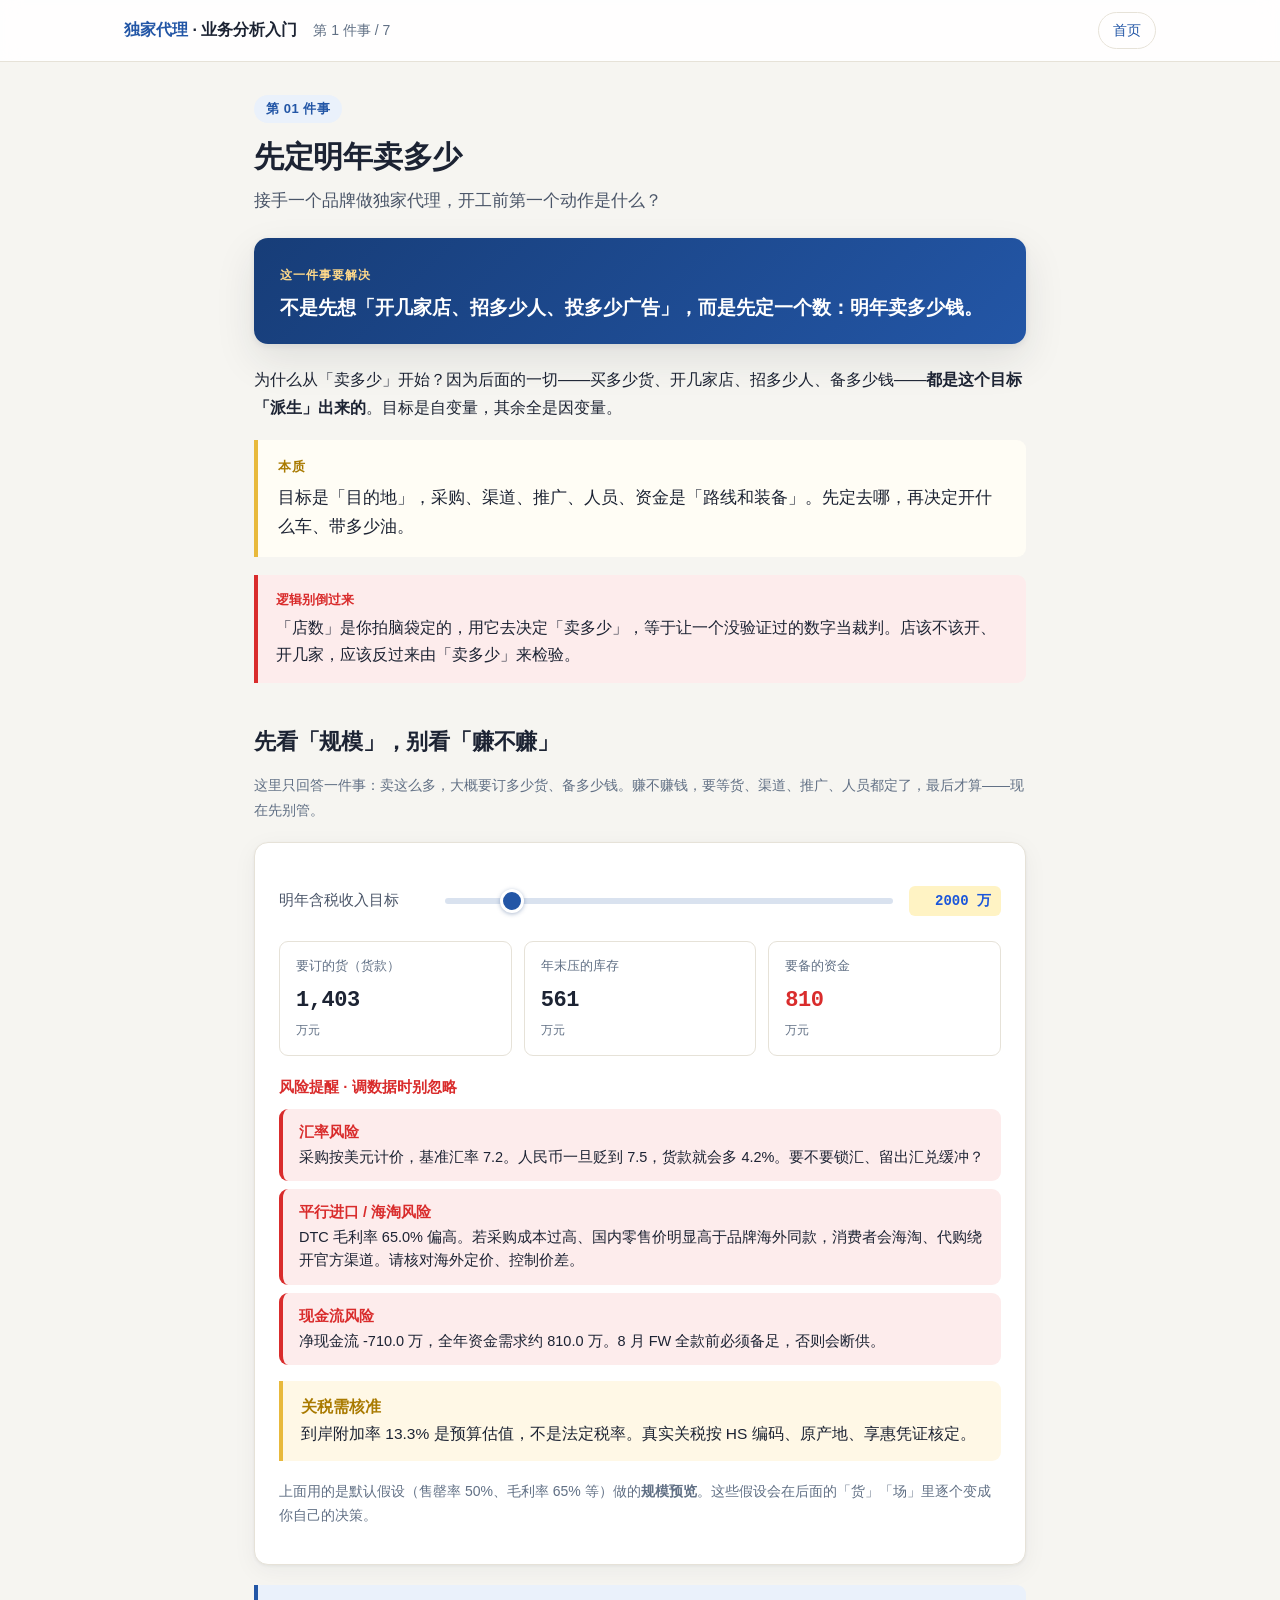
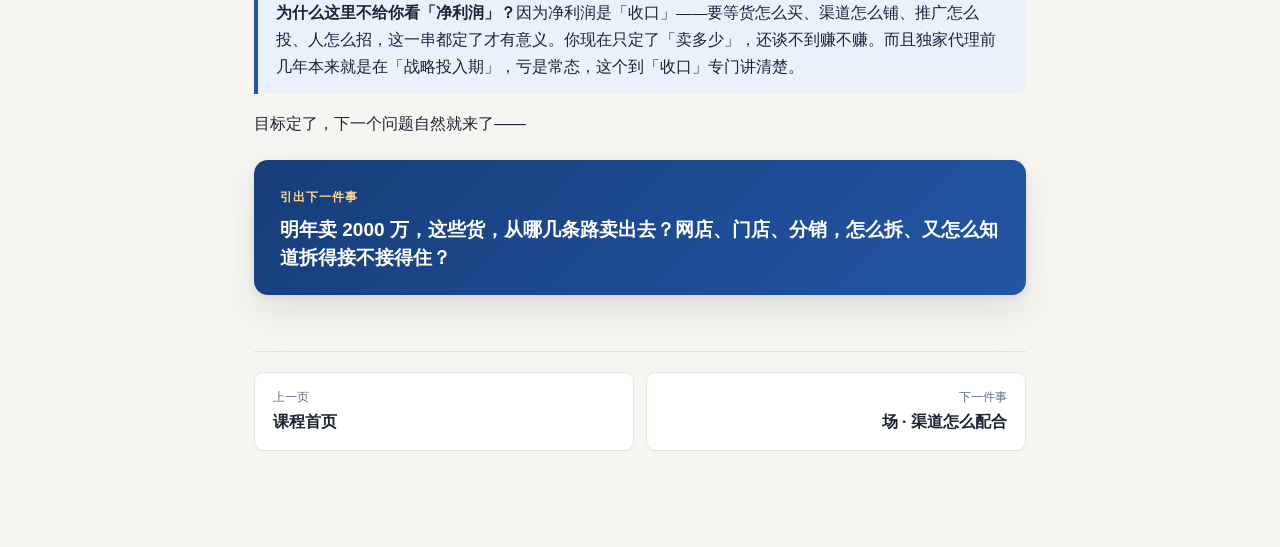
==== chapters/1-goal.html @ e23b5a2c "独家代理业务模式学习网站初始版本" ====
<!DOCTYPE html>
<html lang="zh-CN">
<head>
<meta charset="UTF-8">
<meta name="viewport" content="width=device-width, initial-scale=1.0">
<title>第1件事 · 先定明年卖多少</title>
<link rel="stylesheet" href="../css/style.css">
</head>
<body>

<div class="topbar">
  <div class="topbar-inner">
    <div class="brand"><span class="dot">独家代理</span> · 业务分析入门</div>
    <div class="crumb">第 1 件事 / 7</div>
    <div class="spacer"></div>
    <a class="home" href="../index.html">首页</a>
  </div>
</div>

<div class="wrap">
  <div class="chapter-kicker">第 01 件事</div>
  <h1>先定明年卖多少</h1>
  <p class="lead">接手一个品牌做独家代理，开工前第一个动作是什么？</p>

  <div class="problem">
    <div class="tag">这一件事要解决</div>
    <p>不是先想「开几家店、招多少人、投多少广告」，而是先定一个数：<strong>明年卖多少钱。</strong></p>
  </div>

  <p>为什么从「卖多少」开始？因为后面的一切——买多少货、开几家店、招多少人、备多少钱——<strong>都是这个目标「派生」出来的</strong>。目标是自变量，其余全是因变量。</p>

  <div class="insight">
    <span class="lbl">本质</span>
    <p>目标是「目的地」，采购、渠道、推广、人员、资金是「路线和装备」。先定去哪，再决定开什么车、带多少油。</p>
  </div>

  <div class="warn">
    <span class="lbl">逻辑别倒过来</span>
    <p>「店数」是你拍脑袋定的，用它去决定「卖多少」，等于让一个没验证过的数字当裁判。店该不该开、开几家，应该反过来由「卖多少」来检验。</p>
  </div>

  <h2>先看「规模」，别看「赚不赚」</h2>
  <p class="subtle">这里只回答一件事：卖这么多，大概要订多少货、备多少钱。赚不赚钱，要等货、渠道、推广、人员都定了，最后才算——现在先别管。</p>

  <div class="card widget">
    <div class="slider-row"><label>明年含税收入目标</label><input type="range" id="rev" min="500" max="12000" step="100" value="2000"><span class="val" id="rev-val">2000 万</span></div>

    <div class="metric-grid">
      <div class="metric"><div class="k">要订的货（货款）</div><div class="v" id="m-buy">—</div><div class="u">万元</div></div>
      <div class="metric"><div class="k">年末压的库存</div><div class="v" id="m-inv">—</div><div class="u">万元</div></div>
      <div class="metric"><div class="k">要备的资金</div><div class="v" id="m-fn">—</div><div class="u">万元</div></div>
    </div>

    <div class="risks" id="risks"></div>
    <p class="subtle" style="margin-top:8px;">上面用的是默认假设（售罄率 50%、毛利率 65% 等）做的<strong>规模预览</strong>。这些假设会在后面的「货」「场」里逐个变成你自己的决策。</p>
  </div>

  <script src="../js/calc.js"></script>
  <script src="../js/site.js"></script>
  <script>
  (function(){
    function render(){
      var rev=parseInt(document.getElementById('rev').value,10);
      document.getElementById('rev-val').textContent=rev+' 万';

      var r=CalcModel.compute({ revenue:rev });
      document.getElementById('m-buy').textContent=CalcModel.fmtWan(r.buy,0);
      document.getElementById('m-inv').textContent=CalcModel.fmtWan(r.inventory,0);
      document.getElementById('m-fn').textContent=CalcModel.fmtWan(r.fundNeed,0);
      document.getElementById('m-fn').style.color = '#d92c2c';
      document.getElementById('m-inv').style.color = r.inventory>600 ? '#d92c2c' : '#1c2333';

      // 目标环节只提示「规模/采购」层面的风险，利润相关的留给「收口」环节
      var risks=CalcModel.assessRisk(r).filter(function(x){
        return ['持续亏损','费用吃毛利','人力超前'].indexOf(x.title) === -1;
      });
      Site.renderRisks(document.getElementById('risks'), risks);
    }
    document.getElementById('rev').addEventListener('input',render);
    render();
  })();
  </script>

  <div class="note">
    <strong>为什么这里不给你看「净利润」？</strong>因为净利润是「收口」——要等货怎么买、渠道怎么铺、推广怎么投、人怎么招，这一串都定了才有意义。你现在只定了「卖多少」，还谈不到赚不赚。而且独家代理前几年本来就是在「战略投入期」，亏是常态，这个到「收口」专门讲清楚。
  </div>

  <p>目标定了，下一个问题自然就来了——</p>

  <div class="problem">
    <div class="tag">引出下一件事</div>
    <p>明年卖 2000 万，这些货，<strong>从哪几条路卖出去</strong>？网店、门店、分销，怎么拆、又怎么知道拆得接不接得住？</p>
  </div>

  <div class="pager">
    <a href="../index.html">
      <div class="dir">上一页</div>
      <div class="t">课程首页</div>
    </a>
    <a href="2-field.html" class="next">
      <div class="dir">下一件事</div>
      <div class="t">场 · 渠道怎么配合</div>
    </a>
  </div>
</div>

</body>
</html>
---- css/style.css ----
/* ============================================================
   独家代理业务预算 · 学习网站 全局样式
   配色约定（与 Excel 模板一致）：
     黄底蓝字 = 可修改输入   浅绿底深绿字 = 跨表联动   黑字 = 公式结果   红 = 警示
   ============================================================ */

:root {
  /* 主色 */
  --ink: #1c2333;            /* 正文 */
  --ink-2: #4a5568;          /* 次要文字 */
  --ink-3: #617085;          /* 弱文字（加深以满足小字对比度） */
  --paper: #f6f5f1;          /* 页面底色 */
  --card: #ffffff;
  --line: #e6e2d8;           /* 分隔线 */

  --brand: #2356a6;          /* 主品牌蓝 */
  --brand-deep: #173d78;
  --brand-soft: #eaf1fb;

  /* 模板四色约定 */
  --input-bg: #fff3c4;       /* 黄底（输入） */
  --input-ink: #1a56db;      /* 蓝字（输入） */
  --link-bg: #dff0e4;        /* 浅绿底（联动） */
  --link-ink: #0e7a3d;       /* 深绿字（联动） */
  --formula-ink: #1c2333;    /* 黑字（公式） */
  --warn: #d92c2c;           /* 红（警示） */
  --warn-bg: #fdecec;

  --shadow: 0 1px 3px rgba(28,35,51,.06), 0 6px 24px rgba(28,35,51,.05);
  --shadow-lg: 0 2px 6px rgba(28,35,51,.08), 0 16px 40px rgba(28,35,51,.10);
  --radius: 14px;
  --radius-sm: 9px;

  --font: -apple-system, BlinkMacSystemFont, "PingFang SC", "Microsoft YaHei", "Segoe UI", sans-serif;
  --mono: "SF Mono", "JetBrains Mono", Menlo, Consolas, monospace;
}

* { box-sizing: border-box; }
html { scroll-behavior: smooth; }
body {
  margin: 0;
  font-family: var(--font);
  color: var(--ink);
  background: var(--paper);
  line-height: 1.75;
  font-size: 16px;
  -webkit-font-smoothing: antialiased;
}

a { color: var(--brand); text-decoration: none; }
a:hover { text-decoration: underline; }

/* ---------- 顶部导航 ---------- */
.topbar {
  position: sticky; top: 0; z-index: 50;
  background: rgba(255,255,255,.9);
  backdrop-filter: saturate(180%) blur(10px);
  border-bottom: 1px solid var(--line);
}
.topbar-inner {
  max-width: 1080px; margin: 0 auto; padding: 12px 24px;
  display: flex; align-items: center; gap: 16px;
}
.topbar .brand {
  font-weight: 800; font-size: 16px; color: var(--ink);
  white-space: nowrap;
}
.topbar .brand .dot { color: var(--brand); }
.topbar .crumb { color: var(--ink-3); font-size: 14px; white-space: nowrap; overflow: hidden; text-overflow: ellipsis; }
.topbar .spacer { flex: 1; }
.topbar a.home {
  font-size: 14px; color: var(--brand);
  border: 1px solid var(--line); border-radius: 999px; padding: 5px 14px;
}
.topbar a.home:hover { background: var(--brand-soft); text-decoration: none; }

/* ---------- 主容器 ---------- */
.wrap { max-width: 820px; margin: 0 auto; padding: 32px 24px 96px; }
.wrap.wide { max-width: 1000px; }

/* ---------- 章节头 ---------- */
.chapter-kicker {
  display: inline-block; font-size: 13px; font-weight: 700;
  color: var(--brand); background: var(--brand-soft);
  padding: 3px 12px; border-radius: 999px; letter-spacing: .04em;
}
h1 { font-size: 30px; line-height: 1.35; margin: 14px 0 8px; letter-spacing: -.01em; }
h2 { font-size: 22px; margin: 40px 0 12px; letter-spacing: -.01em; }
h3 { font-size: 17px; margin: 28px 0 10px; }
p { margin: 0 0 14px; }
strong { font-weight: 700; }
.lead { font-size: 17px; color: var(--ink-2); }
.subtle { color: var(--ink-3); font-size: 14px; }

/* ---------- 问题横幅 ---------- */
.problem {
  background: linear-gradient(135deg, #173d78, #2356a6);
  color: #fff; border-radius: var(--radius);
  padding: 22px 26px; margin: 22px 0; box-shadow: var(--shadow-lg);
}
.problem .tag {
  display: inline-block; font-size: 12px; font-weight: 700; letter-spacing: .08em;
  color: #ffd98a; margin-bottom: 8px;
}
.problem p { margin: 0; font-size: 19px; font-weight: 600; line-height: 1.5; }

/* ---------- 卡片 ---------- */
.card {
  background: var(--card); border: 1px solid var(--line);
  border-radius: var(--radius); padding: 22px 24px; margin: 18px 0;
  box-shadow: var(--shadow);
}
.card > h3:first-child { margin-top: 0; }

/* ---------- 金句 / 洞察 ---------- */
.insight {
  background: #fffdf5; border-left: 4px solid #e8b93c;
  padding: 16px 20px; border-radius: 0 var(--radius-sm) var(--radius-sm) 0;
  margin: 18px 0; font-size: 16.5px;
}
.insight .lbl { font-weight: 800; color: #a97a00; font-size: 13px; display: block; margin-bottom: 4px; letter-spacing: .05em; }
.insight p { margin: 0; }

/* ---------- 警示 ---------- */
.warn {
  background: var(--warn-bg); border-left: 4px solid var(--warn);
  padding: 14px 18px; border-radius: 0 var(--radius-sm) var(--radius-sm) 0; margin: 16px 0;
}
.warn .lbl { font-weight: 800; color: var(--warn); font-size: 13px; display: block; margin-bottom: 3px; }
.warn p { margin: 0; font-size: 15.5px; }

/* ---------- 实时风险提醒 ---------- */
.risks { margin: 18px 0; }
.risks .risks-title { font-weight: 700; font-size: 15px; margin-bottom: 8px; color: var(--warn); }
.risk-item { padding: 12px 16px; border-radius: var(--radius-sm); margin: 8px 0; border-left: 4px solid; font-size: 14.5px; line-height: 1.6; }
.risk-item.warn { background: var(--warn-bg); border-color: var(--warn); }
.risk-item.warn .t { color: var(--warn); font-weight: 700; display: block; margin-bottom: 2px; }
.risk-item.note { background: #fff8e6; border-color: #e8b93c; }
.risk-item.note .t { color: #a97a00; font-weight: 700; display: block; margin-bottom: 2px; }
.risk-empty { color: var(--ink-3); font-size: 14px; }

/* ---------- 类比 / 说明框 ---------- */
.note {
  background: var(--brand-soft); border-left: 4px solid var(--brand);
  padding: 14px 18px; border-radius: 0 var(--radius-sm) var(--radius-sm) 0; margin: 16px 0; font-size: 15.5px;
}

/* ---------- 颜色图例（模板约定） ---------- */
.legend { display: flex; flex-wrap: wrap; gap: 10px 18px; margin: 14px 0; font-size: 14px; }
.legend .item { display: flex; align-items: center; gap: 7px; }
.swatch { width: 16px; height: 16px; border-radius: 4px; display: inline-block; flex: none; }
.swatch.input { background: var(--input-bg); border: 1px solid #e8c14f; }
.swatch.link { background: var(--link-bg); border: 1px solid #9fd0b4; }
.swatch.formula { background: #f0f0f0; border: 1px solid #d0d0d0; }
.swatch.warn { background: var(--warn-bg); border: 1px solid var(--warn); }

/* ---------- 表格 ---------- */
table { width: 100%; border-collapse: collapse; font-size: 14.5px; margin: 14px 0; background: var(--card); }
th, td { padding: 9px 12px; border-bottom: 1px solid var(--line); text-align: left; vertical-align: top; }
th { font-weight: 700; color: var(--ink-2); background: #faf9f5; font-size: 13px; }
td.num, th.num { text-align: right; font-variant-numeric: tabular-nums; font-family: var(--mono); }
tr:last-child td { border-bottom: none; }

/* 模板四色单元格 */
.cell-input { background: var(--input-bg); color: var(--input-ink); font-weight: 600; }
.cell-link { background: var(--link-bg); color: var(--link-ink); font-weight: 600; }
.cell-formula { color: var(--formula-ink); }
.cell-warn { color: var(--warn); font-weight: 700; }

/* ---------- 交互组件 ---------- */
.widget { margin: 20px 0; }
.slider-row { display: flex; align-items: center; gap: 14px; margin: 12px 0; }
.slider-row label { flex: 0 0 150px; font-size: 14.5px; color: var(--ink-2); }
.slider-row input[type=range] { flex: 1; accent-color: var(--brand); }
.slider-row .val {
  flex: 0 0 92px; text-align: right; font-family: var(--mono);
  font-weight: 700; color: var(--input-ink); background: var(--input-bg);
  padding: 3px 10px; border-radius: 6px; font-size: 14px;
}

.ctrl-group { margin: 16px 0; }
.ctrl-group .ctrl-title { font-weight: 700; font-size: 15px; margin-bottom: 6px; }
.chip-row { display: flex; flex-wrap: wrap; gap: 8px; }
.chip {
  padding: 7px 14px; border-radius: 999px; border: 1px solid var(--line);
  background: #fff; cursor: pointer; font-size: 14px; color: var(--ink-2);
  transition: all .15s; user-select: none;
}
.chip:hover { border-color: var(--brand); color: var(--brand); }
.chip.active { background: var(--brand); color: #fff; border-color: var(--brand); font-weight: 600; }

button.btn {
  background: var(--brand); color: #fff; border: none; border-radius: 8px;
  padding: 9px 18px; font-size: 14.5px; font-weight: 600; cursor: pointer;
  transition: background .15s;
}
button.btn:hover { background: var(--brand-deep); }
button.btn.ghost { background: #fff; color: var(--brand); border: 1px solid var(--line); }
button.btn.ghost:hover { background: var(--brand-soft); }

/* 结果数字卡 */
.metric-grid { display: grid; grid-template-columns: repeat(auto-fit, minmax(150px, 1fr)); gap: 12px; margin: 16px 0; }
.metric {
  background: var(--card); border: 1px solid var(--line); border-radius: var(--radius-sm);
  padding: 14px 16px;
}
.metric .k { font-size: 12.5px; color: var(--ink-3); margin-bottom: 4px; }
.metric .v { font-size: 22px; font-weight: 800; font-family: var(--mono); letter-spacing: -.02em; }
.metric .u { font-size: 12px; color: var(--ink-3); }
.metric.pos .v { color: var(--link-ink); }   /* 正向：绿 */
.metric.neg .v { color: var(--warn); }       /* 负向：红 */
.metric.flat .v { color: var(--ink); }

/* 毛利瀑布图 */
.waterfall { margin: 10px 0 6px; }
.wf-row { display: flex; align-items: center; gap: 10px; margin-bottom: 7px; }
.wf-label { flex: 0 0 78px; font-size: 13px; color: var(--ink-2); }
.wf-track { flex: 1; height: 16px; background: #f0f2f6; border-radius: 6px; overflow: hidden; }
.wf-bar { display: block; height: 100%; border-radius: 6px; }
.wf-num { flex: 0 0 52px; text-align: right; font-family: var(--mono); font-size: 13px; font-weight: 700; }
.wf-base .wf-bar { background: #2f9e6b; }
.wf-base .wf-num { color: #0e7a3d; }
.wf-cost .wf-bar { background: linear-gradient(90deg,#e0763a,#e8913a); }
.wf-cost .wf-num { color: #c0561f; }
.wf-result .wf-bar { background: var(--warn); }
.wf-result .wf-num { color: var(--warn); }
.wf-result .wf-label { font-weight: 800; color: var(--ink); }

/* 翻正挑战状态 */
.challenge { display: flex; align-items: center; gap: 12px; border-radius: var(--radius-sm); padding: 12px 16px; margin: 14px 0 10px; }
.challenge .ch-badge { flex: none; font-size: 12.5px; font-weight: 800; padding: 4px 11px; border-radius: 999px; }
.challenge .ch-text { font-size: 14px; line-height: 1.55; }
.challenge.lose { background: var(--warn-bg); border: 1px solid #f3c2c2; }
.challenge.lose .ch-badge { background: var(--warn); color: #fff; }
.challenge.win { background: #e6f6ec; border: 1px solid #b4ddc4; }
.challenge.win .ch-badge { background: #0e7a3d; color: #fff; }
.sim-actions { display: flex; justify-content: flex-end; margin: 4px 0 8px; }
.sim-actions .btn { min-height: 40px; padding: 7px 16px; }

/* 备货倍数方块 */
.mv-boxes { display: flex; flex-wrap: wrap; gap: 8px; margin: 6px 0 4px; }
.mv-box { width: 36px; height: 36px; border-radius: 8px; display: inline-block; }
.mv-box.sold { background: #2f9e6b; }
.mv-box.extra { background: #e8913a; }

/* 现金流时段探索卡片 */
.tl-cards { display: flex; gap: 10px; }
.tl-card {
  flex: 1; min-height: 44px; display: flex; flex-direction: column; gap: 3px;
  padding: 11px 12px; border-radius: 11px; border: 1px solid var(--line);
  background: #fff; cursor: pointer; text-align: left; transition: all .15s;
}
.tl-card .tl-period { font-size: 14px; font-weight: 800; color: var(--ink); }
.tl-card .tl-brief { font-size: 11.5px; color: var(--ink-3); line-height: 1.4; }
.tl-card.active { border-color: var(--brand); background: var(--brand-soft); box-shadow: var(--shadow); }
.tl-card.active .tl-period { color: var(--brand-deep); }
.tl-detail {
  margin-top: 10px; background: var(--brand-soft); border-left: 4px solid var(--brand);
  border-radius: 0 var(--radius-sm) var(--radius-sm) 0; padding: 12px 16px;
  font-size: 14.5px; line-height: 1.65; color: var(--ink);
}

/* 渠道轻重指示 */
.heavy-light { margin-top: 16px; }
.hl-bar { height: 12px; border-radius: 999px; background: #f0e6d6; overflow: hidden; }
.hl-heavy { display: block; height: 100%; background: linear-gradient(90deg,#2f6fc4,#5b93d8); border-radius: 999px; }
.hl-legend { display: flex; justify-content: space-between; margin-top: 9px; font-size: 13px; color: var(--ink-2); }
.hl-legend strong { font-family: var(--mono); color: var(--ink); margin-left: 4px; }
.hl-legend i { display: inline-block; width: 11px; height: 11px; border-radius: 3px; margin-right: 6px; vertical-align: -1px; }
.hl-legend .dot-heavy { background: #2f6fc4; }
.hl-legend .dot-light { background: #e0a95c; }

/* ---------- 公式 ---------- */
.formula {
  font-family: var(--mono); background: #f2f0ea; border: 1px solid var(--line);
  border-radius: 8px; padding: 12px 16px; margin: 14px 0; font-size: 14.5px;
  overflow-x: auto; white-space: nowrap;
}
.formula .frac { display: inline-flex; flex-direction: column; text-align: center; vertical-align: middle; margin: 0 4px; }
.formula .frac .num { border-bottom: 1.5px solid var(--ink); padding: 0 6px; }
.formula .frac .den { padding: 0 6px; }

/* ---------- 章节底部导航 ---------- */
.pager {
  display: flex; justify-content: space-between; gap: 12px; margin-top: 56px;
  padding-top: 20px; border-top: 1px solid var(--line);
}
.pager a {
  display: block; flex: 1; padding: 14px 18px; border-radius: var(--radius-sm);
  border: 1px solid var(--line); background: var(--card); color: var(--ink);
}
.pager a:hover { border-color: var(--brand); text-decoration: none; }
.pager .dir { font-size: 12px; color: var(--ink-3); }
.pager .t { font-weight: 700; }
.pager a.next { text-align: right; }

/* ---------- 首页 ---------- */
.hero {
  background: linear-gradient(135deg, #173d78 0%, #2356a6 55%, #2f6fc4 100%);
  color: #fff; border-radius: 20px; padding: 48px 40px; margin: 8px 0 24px;
  box-shadow: var(--shadow-lg);
}
.hero .eyebrow { font-size: 13px; letter-spacing: .12em; color: #ffd98a; font-weight: 700; }
.hero h1 { font-size: 34px; margin: 12px 0 14px; color: #fff; }
.hero p { font-size: 17px; color: #dbe7f8; margin: 0; max-width: 620px; }

.toc { list-style: none; padding: 0; margin: 12px 0; }
.toc li { margin: 0; }
.toc a {
  display: flex; align-items: center; gap: 16px; padding: 16px 18px;
  border: 1px solid var(--line); border-radius: var(--radius-sm);
  background: var(--card); color: var(--ink); margin-bottom: 10px;
  transition: all .15s;
}
.toc a:hover { border-color: var(--brand); box-shadow: var(--shadow); text-decoration: none; transform: translateY(-1px); }
.toc .num {
  flex: 0 0 44px; height: 44px; border-radius: 10px; display: flex; align-items: center; justify-content: center;
  font-weight: 800; font-size: 18px; color: #fff; background: var(--brand);
}
.toc .body { flex: 1; }
.toc .body .ttl { font-weight: 700; font-size: 16.5px; }
.toc .body .desc { font-size: 13.5px; color: var(--ink-3); }
.toc .body .tag-live { color: var(--brand); font-weight: 700; font-size: 12px; }

/* ---------- 图（SVG） ---------- */
figure { margin: 18px 0; }
figcaption { font-size: 13px; color: var(--ink-3); text-align: center; margin-top: 8px; }
svg text { font-family: var(--font); }

/* 手机版框架：桌面默认隐藏，手机端见媒体查询 */
.frame-mobile { display: none; }

/* ---------- 触控友好（移动端基础，桌面同样受益） ---------- */
html { -webkit-text-size-adjust: 100%; text-size-adjust: 100%; }
.chip { min-height: 44px; display: inline-flex; align-items: center; justify-content: center; }
button.btn { min-height: 44px; }
.pager a { min-height: 64px; display: flex; flex-direction: column; justify-content: center; }
.slider-row input[type=range] {
  min-height: 44px; cursor: pointer; touch-action: manipulation;
  -webkit-appearance: none; appearance: none; background: transparent;
}
/* 轨道（WebKit） */
.slider-row input[type=range]::-webkit-slider-runnable-track {
  height: 6px; border-radius: 999px;
  background: linear-gradient(#d9e2ef, #d9e2ef);
}
/* 滑块（WebKit）：视觉 24px，外层靠 44px 行高保证触控 */
.slider-row input[type=range]::-webkit-slider-thumb {
  -webkit-appearance: none; appearance: none;
  width: 24px; height: 24px; margin-top: -9px;
  border-radius: 50%; background: var(--brand);
  border: 3px solid #fff; box-shadow: 0 1px 4px rgba(23,61,120,.35);
}
.slider-row input[type=range]:focus::-webkit-slider-thumb { box-shadow: 0 0 0 4px rgba(35,86,166,.22); }
/* 轨道 + 滑块（Firefox） */
.slider-row input[type=range]::-moz-range-track {
  height: 6px; border-radius: 999px; background: #d9e2ef;
}
.slider-row input[type=range]::-moz-range-thumb {
  width: 18px; height: 18px; border-radius: 50%;
  background: var(--brand); border: 3px solid #fff;
  box-shadow: 0 1px 4px rgba(23,61,120,.35);
}
.slider-row .val { min-width: 92px; }

/* ---------- 响应式：手机端 ---------- */
@media (max-width: 640px) {
  body { font-size: 15px; }
  .wrap { padding: 24px 16px 72px; }
  .wrap.wide { padding: 24px 16px 72px; }
  h1 { font-size: 23px; line-height: 1.4; }
  h2 { font-size: 19px; }
  h3 { font-size: 16px; }
  .lead { font-size: 16px; }

  .hero { padding: 28px 20px; border-radius: 16px; }
  .hero h1 { font-size: 25px; }

  .topbar-inner { padding: 10px 14px; gap: 10px; }
  .topbar .brand { font-size: 15px; }
  .topbar .crumb { display: none; }
  .topbar a.home { padding: 6px 12px; font-size: 13px; white-space: nowrap; }

  .problem { padding: 18px 20px; }
  .problem p { font-size: 16.5px; line-height: 1.55; }
  .insight p, .note, .warn p { font-size: 15px; }

  .card { padding: 18px 16px; }
  .formula { font-size: 13px; padding: 10px 12px; }

  .slider-row { flex-wrap: wrap; row-gap: 8px; }
  .slider-row label { flex: 0 0 100%; font-size: 14px; }
  .slider-row .val { flex: 0 0 auto; }

  table { display: block; overflow-x: auto; -webkit-overflow-scrolling: touch; }
  th, td { padding: 8px 10px; font-size: 13.5px; }

  .metric-grid { grid-template-columns: repeat(2, 1fr); gap: 10px; }
  .metric { padding: 12px 14px; }
  .metric .v { font-size: 19px; }
  .metric .k { font-size: 12px; }

  .toc a { padding: 14px 14px; gap: 12px; }
  .toc .num { flex: 0 0 38px; height: 38px; font-size: 16px; border-radius: 8px; }
  .toc .body .ttl { font-size: 15.5px; }

  .pager { flex-direction: column; gap: 10px; }
  .pager a.next { text-align: left; }

  .legend { gap: 8px 14px; font-size: 13px; }

  /* 第 6 章图表保持横滑；首页框架图改用纵向堆叠版 */
  figure { margin: 12px 0; overflow-x: auto; -webkit-overflow-scrolling: touch; padding-bottom: 4px; }
  figure svg { min-width: 540px; }
  .frame-figure { display: none; }
  .frame-mobile { display: block; margin: 18px 0; }
  .frame-mobile .fm-node { border-radius: 12px; padding: 13px 16px; margin-bottom: 10px; }
  .frame-mobile .fm-node strong { display: block; font-size: 15.5px; margin-bottom: 2px; }
  .frame-mobile .fm-node span { display: block; font-size: 12.5px; color: var(--ink-2); line-height: 1.5; }
  .frame-mobile .fm-goal { background: #FAEEDA; border: 1px solid #e0c49a; color: #633806; font-weight: 700; }
  .frame-mobile .fm-stack { display: flex; flex-direction: column; gap: 10px; margin-bottom: 10px; }
  .frame-mobile .fm-field,
  .frame-mobile .fm-goods,
  .frame-mobile .fm-people { background: #E6F1FB; border: 1px solid #b9d4ef; color: #0C447C; }
  .frame-mobile .fm-base { background: #E1F5EE; border: 1px solid #aed8c8; color: #085041; font-weight: 700; }
  .frame-mobile .fm-result { background: #FAEEDA; border: 1px solid #e0c49a; color: #633806; font-weight: 700; }

  /* 视觉友好：弱文字加深、段落呼吸、行距舒展 */
  .subtle { color: #5f6b7d; }
  .toc .body .desc { color: #5f6b7d; }
  figcaption { color: #5f6b7d; }
  p { margin-bottom: 15px; }
  .lead { line-height: 1.65; }
  .problem p { line-height: 1.6; }
  .hero p { line-height: 1.65; }

  /* 新增交互组件的手机布局 */
  .tl-cards { flex-direction: column; gap: 8px; }
  .tl-card { flex-direction: row; align-items: center; justify-content: space-between; }
  .tl-card .tl-brief { text-align: right; max-width: 58%; }
  .wf-row { gap: 8px; }
  .wf-label { flex: 0 0 64px; }
  .wf-num { flex: 0 0 46px; }
  .challenge { flex-direction: column; align-items: flex-start; gap: 8px; }
  .hl-legend { flex-direction: column; gap: 6px; }
  .mv-box { width: 32px; height: 32px; }
}

@media print {
  .topbar, .pager { display: none; }
  body { background: #fff; }
}
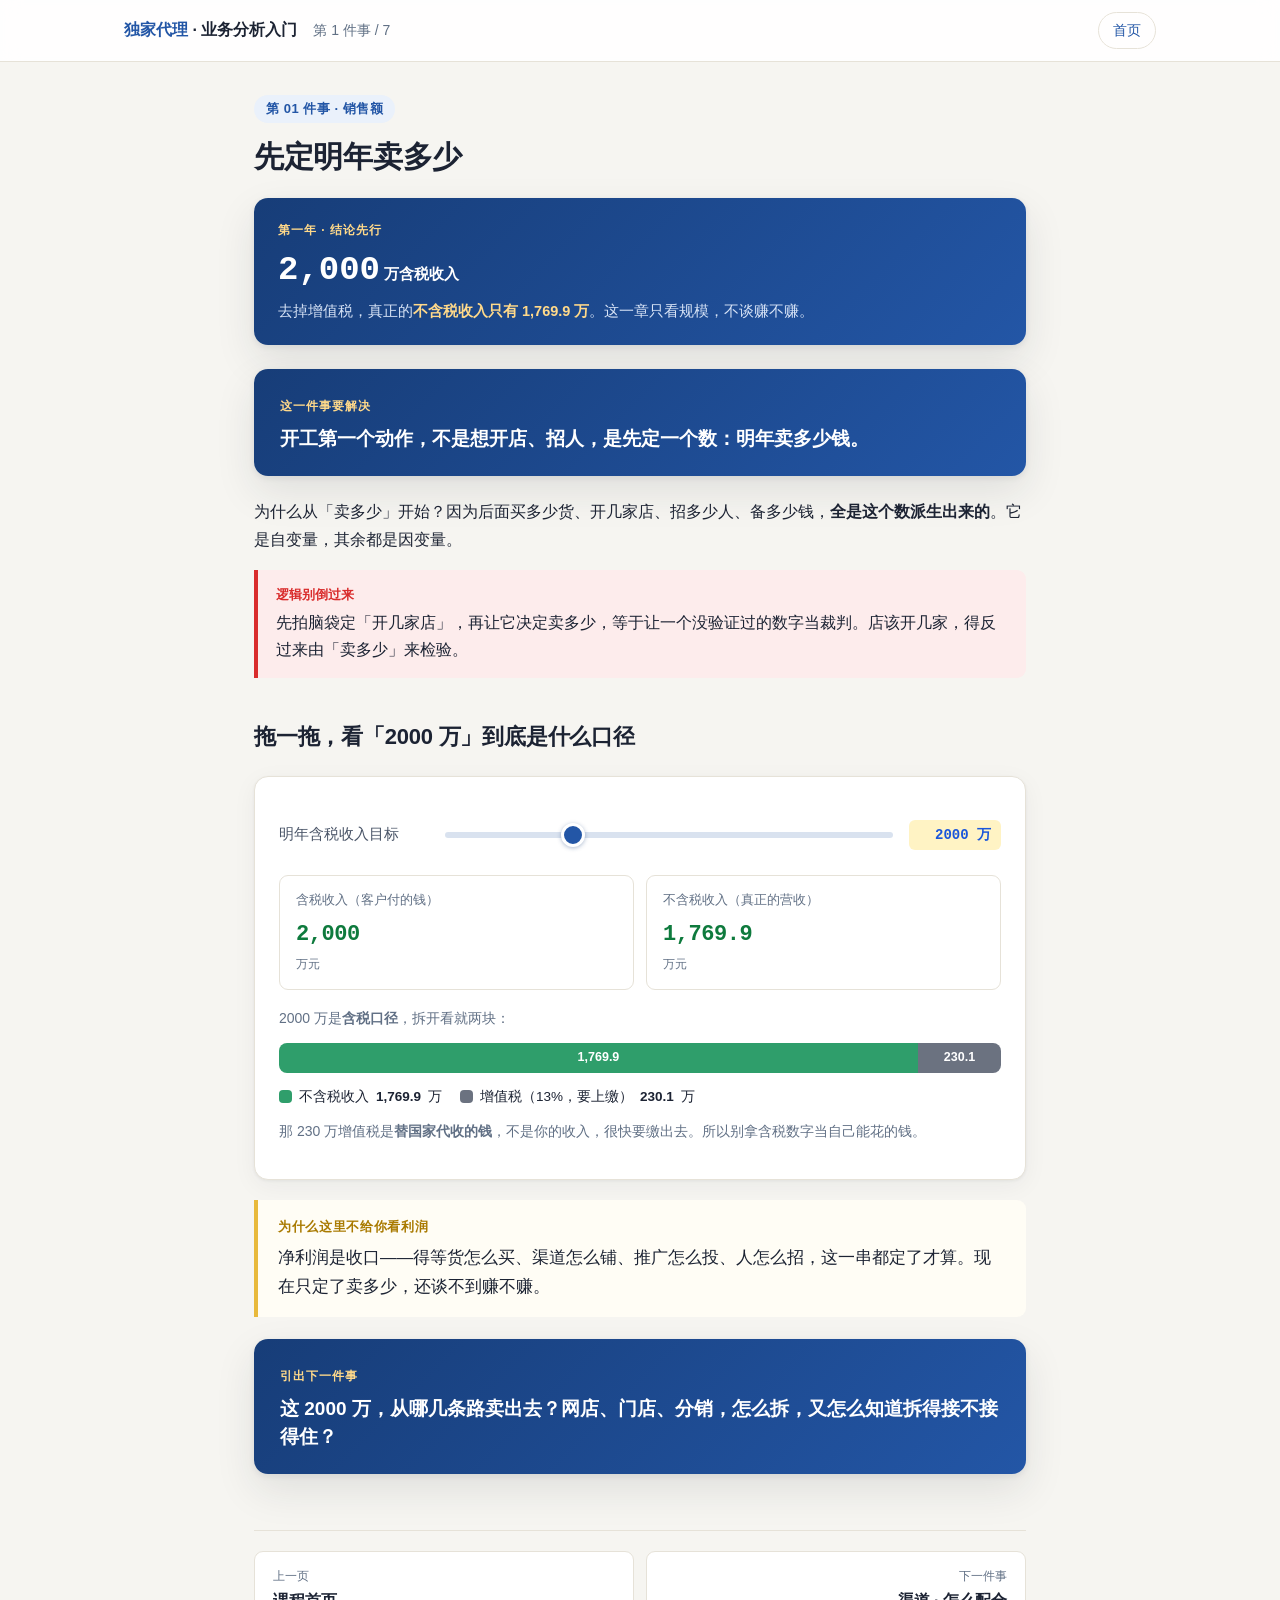
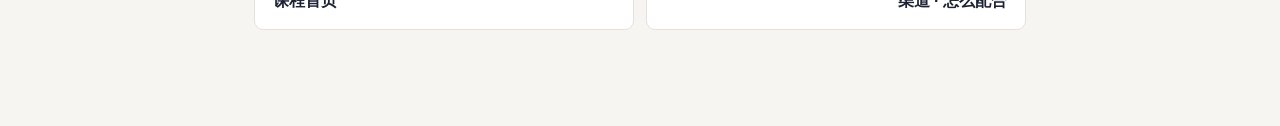
==== commit 2b9e74fa: "重构计算引擎并按7模块重做全站 calc.js 逐商品季/滚动库存/利润调节法现金/装修资产池折旧/人员规模配置；首页与7章结论先行、彩色数字、滑块交互；合规页与设计文档对齐；第一年17项精确对齐、5" ====
--- a/chapters/1-goal.html
+++ b/chapters/1-goal.html
@@ -18,78 +18,63 @@
 </div>
 
 <div class="wrap">
-  <div class="chapter-kicker">第 01 件事</div>
+  <div class="chapter-kicker">第 01 件事 · 销售额</div>
   <h1>先定明年卖多少</h1>
-  <p class="lead">接手一个品牌做独家代理，开工前第一个动作是什么？</p>
+
+  <!-- 顶部结论卡 -->
+  <div class="concl">
+    <span class="concl-tag">第一年 · 结论先行</span>
+    <div><span class="concl-big" id="c-rev">—</span><span class="concl-unit">万含税收入</span></div>
+    <div class="concl-sub">去掉增值税，真正的<strong>不含税收入只有 <span id="c-revex">—</span> 万</strong>。这一章只看规模，不谈赚不赚。</div>
+  </div>
 
   <div class="problem">
     <div class="tag">这一件事要解决</div>
-    <p>不是先想「开几家店、招多少人、投多少广告」，而是先定一个数：<strong>明年卖多少钱。</strong></p>
+    <p>开工第一个动作，不是想开店、招人，是先定一个数：<strong>明年卖多少钱。</strong></p>
   </div>
 
-  <p>为什么从「卖多少」开始？因为后面的一切——买多少货、开几家店、招多少人、备多少钱——<strong>都是这个目标「派生」出来的</strong>。目标是自变量，其余全是因变量。</p>
-
-  <div class="insight">
-    <span class="lbl">本质</span>
-    <p>目标是「目的地」，采购、渠道、推广、人员、资金是「路线和装备」。先定去哪，再决定开什么车、带多少油。</p>
-  </div>
+  <p>为什么从「卖多少」开始？因为后面买多少货、开几家店、招多少人、备多少钱，<strong>全是这个数派生出来的</strong>。它是自变量，其余都是因变量。</p>
 
   <div class="warn">
     <span class="lbl">逻辑别倒过来</span>
-    <p>「店数」是你拍脑袋定的，用它去决定「卖多少」，等于让一个没验证过的数字当裁判。店该不该开、开几家，应该反过来由「卖多少」来检验。</p>
+    <p>先拍脑袋定「开几家店」，再让它决定卖多少，等于让一个没验证过的数字当裁判。店该开几家，得反过来由「卖多少」来检验。</p>
   </div>
 
-  <h2>先看「规模」，别看「赚不赚」</h2>
-  <p class="subtle">这里只回答一件事：卖这么多，大概要订多少货、备多少钱。赚不赚钱，要等货、渠道、推广、人员都定了，最后才算——现在先别管。</p>
+  <h2>拖一拖，看「2000 万」到底是什么口径</h2>
 
   <div class="card widget">
-    <div class="slider-row"><label>明年含税收入目标</label><input type="range" id="rev" min="500" max="12000" step="100" value="2000"><span class="val" id="rev-val">2000 万</span></div>
+    <div class="slider-row">
+      <label>明年含税收入目标</label>
+      <input type="range" id="rev" min="500" max="6000" step="100" value="2000">
+      <span class="val" id="rev-val">2000 万</span>
+    </div>
 
     <div class="metric-grid">
-      <div class="metric"><div class="k">要订的货（货款）</div><div class="v" id="m-buy">—</div><div class="u">万元</div></div>
-      <div class="metric"><div class="k">年末压的库存</div><div class="v" id="m-inv">—</div><div class="u">万元</div></div>
-      <div class="metric"><div class="k">要备的资金</div><div class="v" id="m-fn">—</div><div class="u">万元</div></div>
+      <div class="metric"><div class="k">含税收入（客户付的钱）</div><div class="v c-green" id="m-rev">—</div><div class="u">万元</div></div>
+      <div class="metric"><div class="k">不含税收入（真正的营收）</div><div class="v c-green" id="m-revex">—</div><div class="u">万元</div></div>
     </div>
 
-    <div class="risks" id="risks"></div>
-    <p class="subtle" style="margin-top:8px;">上面用的是默认假设（售罄率 50%、毛利率 65% 等）做的<strong>规模预览</strong>。这些假设会在后面的「货」「场」里逐个变成你自己的决策。</p>
+    <p class="subtle" style="margin:6px 0 2px;">2000 万是<strong>含税口径</strong>，拆开看就两块：</p>
+    <div class="stack-bar" id="rev-stack">
+      <span id="seg-rev" style="background:#2f9e6b;">—</span>
+      <span id="seg-vat" style="background:#6b7280;">—</span>
+    </div>
+    <div class="stack-legend">
+      <span class="i"><span class="sw" style="background:#2f9e6b;"></span>不含税收入 <b id="lg-rev">—</b> 万</span>
+      <span class="i"><span class="sw" style="background:#6b7280;"></span>增值税（13%，要上缴） <b id="lg-vat">—</b> 万</span>
+    </div>
+
+    <p class="subtle" style="margin-top:10px;">那 230 万增值税是<strong>替国家代收的钱</strong>，不是你的收入，很快要缴出去。所以别拿含税数字当自己能花的钱。</p>
   </div>
 
-  <script src="../js/calc.js"></script>
-  <script src="../js/site.js"></script>
-  <script>
-  (function(){
-    function render(){
-      var rev=parseInt(document.getElementById('rev').value,10);
-      document.getElementById('rev-val').textContent=rev+' 万';
-
-      var r=CalcModel.compute({ revenue:rev });
-      document.getElementById('m-buy').textContent=CalcModel.fmtWan(r.buy,0);
-      document.getElementById('m-inv').textContent=CalcModel.fmtWan(r.inventory,0);
-      document.getElementById('m-fn').textContent=CalcModel.fmtWan(r.fundNeed,0);
-      document.getElementById('m-fn').style.color = '#d92c2c';
-      document.getElementById('m-inv').style.color = r.inventory>600 ? '#d92c2c' : '#1c2333';
-
-      // 目标环节只提示「规模/采购」层面的风险，利润相关的留给「收口」环节
-      var risks=CalcModel.assessRisk(r).filter(function(x){
-        return ['持续亏损','费用吃毛利','人力超前'].indexOf(x.title) === -1;
-      });
-      Site.renderRisks(document.getElementById('risks'), risks);
-    }
-    document.getElementById('rev').addEventListener('input',render);
-    render();
-  })();
-  </script>
-
-  <div class="note">
-    <strong>为什么这里不给你看「净利润」？</strong>因为净利润是「收口」——要等货怎么买、渠道怎么铺、推广怎么投、人怎么招，这一串都定了才有意义。你现在只定了「卖多少」，还谈不到赚不赚。而且独家代理前几年本来就是在「战略投入期」，亏是常态，这个到「收口」专门讲清楚。
+  <div class="insight">
+    <span class="lbl">为什么这里不给你看利润</span>
+    <p>净利润是收口——得等货怎么买、渠道怎么铺、推广怎么投、人怎么招，这一串都定了才算。现在只定了卖多少，还谈不到赚不赚。</p>
   </div>
-
-  <p>目标定了，下一个问题自然就来了——</p>
 
   <div class="problem">
     <div class="tag">引出下一件事</div>
-    <p>明年卖 2000 万，这些货，<strong>从哪几条路卖出去</strong>？网店、门店、分销，怎么拆、又怎么知道拆得接不接得住？</p>
+    <p>这 2000 万，<strong>从哪几条路卖出去</strong>？网店、门店、分销，怎么拆，又怎么知道拆得接不接得住？</p>
   </div>
 
   <div class="pager">
@@ -99,10 +84,44 @@
     </a>
     <a href="2-field.html" class="next">
       <div class="dir">下一件事</div>
-      <div class="t">场 · 渠道怎么配合</div>
+      <div class="t">渠道 · 怎么配合</div>
     </a>
   </div>
 </div>
 
+<script src="../js/calc.js"></script>
+<script>
+(function () {
+  var slider = document.getElementById('rev');
+
+  function render() {
+    var rev = parseInt(slider.value, 10);
+    document.getElementById('rev-val').textContent = rev + ' 万';
+
+    var r = CalcModel.compute({ revenue: rev });
+    var vat = r.revTaxIncl - r.revExcl;
+
+    // 结论卡
+    document.getElementById('c-rev').textContent = CalcModel.fmtInt(r.revTaxIncl);
+    document.getElementById('c-revex').textContent = CalcModel.fmtWan(r.revExcl);
+
+    // 数字卡
+    document.getElementById('m-rev').textContent = CalcModel.fmtInt(r.revTaxIncl);
+    document.getElementById('m-revex').textContent = CalcModel.fmtWan(r.revExcl);
+
+    // 堆叠条（按比例分宽）
+    var pRev = r.revExcl / r.revTaxIncl * 100;
+    document.getElementById('seg-rev').style.width = pRev + '%';
+    document.getElementById('seg-vat').style.width = (100 - pRev) + '%';
+    document.getElementById('seg-rev').textContent = CalcModel.fmtWan(r.revExcl);
+    document.getElementById('seg-vat').textContent = CalcModel.fmtWan(vat);
+    document.getElementById('lg-rev').textContent = CalcModel.fmtWan(r.revExcl);
+    document.getElementById('lg-vat').textContent = CalcModel.fmtWan(vat);
+  }
+
+  slider.addEventListener('input', render);
+  render();
+})();
+</script>
 </body>
 </html>
--- a/css/style.css
+++ b/css/style.css
@@ -20,9 +20,7 @@
   /* 模板四色约定 */
   --input-bg: #fff3c4;       /* 黄底（输入） */
   --input-ink: #1a56db;      /* 蓝字（输入） */
-  --link-bg: #dff0e4;        /* 浅绿底（联动） */
   --link-ink: #0e7a3d;       /* 深绿字（联动） */
-  --formula-ink: #1c2333;    /* 黑字（公式） */
   --warn: #d92c2c;           /* 红（警示） */
   --warn-bg: #fdecec;
 
@@ -145,15 +143,6 @@
   padding: 14px 18px; border-radius: 0 var(--radius-sm) var(--radius-sm) 0; margin: 16px 0; font-size: 15.5px;
 }
 
-/* ---------- 颜色图例（模板约定） ---------- */
-.legend { display: flex; flex-wrap: wrap; gap: 10px 18px; margin: 14px 0; font-size: 14px; }
-.legend .item { display: flex; align-items: center; gap: 7px; }
-.swatch { width: 16px; height: 16px; border-radius: 4px; display: inline-block; flex: none; }
-.swatch.input { background: var(--input-bg); border: 1px solid #e8c14f; }
-.swatch.link { background: var(--link-bg); border: 1px solid #9fd0b4; }
-.swatch.formula { background: #f0f0f0; border: 1px solid #d0d0d0; }
-.swatch.warn { background: var(--warn-bg); border: 1px solid var(--warn); }
-
 /* ---------- 表格 ---------- */
 table { width: 100%; border-collapse: collapse; font-size: 14.5px; margin: 14px 0; background: var(--card); }
 th, td { padding: 9px 12px; border-bottom: 1px solid var(--line); text-align: left; vertical-align: top; }
@@ -161,11 +150,21 @@
 td.num, th.num { text-align: right; font-variant-numeric: tabular-nums; font-family: var(--mono); }
 tr:last-child td { border-bottom: none; }
 
-/* 模板四色单元格 */
-.cell-input { background: var(--input-bg); color: var(--input-ink); font-weight: 600; }
-.cell-link { background: var(--link-bg); color: var(--link-ink); font-weight: 600; }
-.cell-formula { color: var(--formula-ink); }
-.cell-warn { color: var(--warn); font-weight: 700; }
+/* 5 年大表 */
+.big-table { font-size: 13.5px; border-radius: var(--radius); overflow: hidden; box-shadow: var(--shadow); }
+.big-table th, .big-table td { text-align: right; font-family: var(--mono); white-space: nowrap; }
+.big-table th:first-child, .big-table td:first-child { text-align: left; font-family: var(--body); }
+.big-table thead th { background: #173d78; color: #fff; font-weight: 700; border-bottom: none; }
+.big-table .grp td { background: #eef2f9; font-weight: 800; color: var(--brand-deep); font-family: var(--body); }
+.big-table tbody tr:hover td { background: #f6f9ff; }
+.big-table td.neg { color: var(--c-red); font-weight: 700; }
+.big-table td.pos { color: var(--c-green); font-weight: 700; }
+
+/* 累计大数字卡 */
+.total-cards { display: grid; grid-template-columns: repeat(3, 1fr); gap: 12px; margin: 18px 0; }
+.total-card { background: var(--card); border: 1px solid var(--line); border-radius: var(--radius); padding: 18px 16px; text-align: center; box-shadow: var(--shadow); }
+.total-card .tk { font-size: 13px; color: var(--ink-3); margin-bottom: 6px; }
+.total-card .tv { font-size: 28px; font-weight: 800; font-family: var(--mono); line-height: 1.1; }
 
 /* ---------- 交互组件 ---------- */
 .widget { margin: 20px 0; }
@@ -210,6 +209,71 @@
 .metric.pos .v { color: var(--link-ink); }   /* 正向：绿 */
 .metric.neg .v { color: var(--warn); }       /* 负向：红 */
 .metric.flat .v { color: var(--ink); }
+
+/* ============================================================
+   统一数字配色（全站一致）
+   绿=收入/正向 橙=费用成本 红=亏损/缺口 蓝=人力 紫=库存/资产 灰=税
+   ============================================================ */
+:root {
+  --c-green: #0e7a3d;
+  --c-orange: #c0561f;
+  --c-red: #d92c2c;
+  --c-blue: #2356a6;
+  --c-purple: #7a3fa0;
+  --c-gray: #6b7280;
+}
+.c-green { color: var(--c-green); }
+.c-orange { color: var(--c-orange); }
+.c-red { color: var(--c-red); }
+.c-blue { color: var(--c-blue); }
+.c-purple { color: var(--c-purple); }
+.c-gray { color: var(--c-gray); }
+
+/* ---------- 首页结局钩子 ---------- */
+.hook-cards {
+  display: flex; align-items: stretch; gap: 8px; margin: 22px 0 10px;
+}
+.hook {
+  flex: 1; background: var(--card); border: 1px solid var(--line);
+  border-radius: var(--radius); padding: 18px 14px; text-align: center;
+  box-shadow: var(--shadow);
+}
+.hook .hk { font-size: 13px; color: var(--ink-3); margin-bottom: 6px; }
+.hook .hv { font-size: 30px; font-weight: 800; font-family: var(--mono); line-height: 1.1; letter-spacing: -.02em; }
+.hook .hu { font-size: 12px; color: var(--ink-3); margin-top: 3px; }
+.hook-arrow {
+  display: flex; align-items: center; color: var(--ink-3);
+  font-size: 20px; flex: 0 0 auto;
+}
+
+/* ---------- 每章顶部结论卡（通用） ---------- */
+.concl {
+  border-radius: var(--radius); padding: 22px 24px; margin: 20px 0 24px;
+  background: linear-gradient(135deg, #173d78, #2356a6);
+  color: #fff; box-shadow: var(--shadow-lg);
+}
+.concl .concl-tag {
+  font-size: 12px; font-weight: 700; letter-spacing: .08em;
+  color: #ffd98a; display: block; margin-bottom: 10px;
+}
+.concl .concl-big { font-size: 34px; font-weight: 800; font-family: var(--mono); line-height: 1.15; }
+.concl .concl-unit { font-size: 15px; font-weight: 600; margin-left: 4px; }
+.concl .concl-sub { font-size: 14.5px; color: #d7e3f6; margin-top: 10px; line-height: 1.6; }
+.concl .concl-sub strong { color: #ffd98a; }
+.concl.alt { background: linear-gradient(135deg,#7a3fa0,#9458b8); }
+
+/* ---------- 通用堆叠条（含税拆分/渠道/占比） ---------- */
+.stack-bar {
+  display: flex; height: 30px; border-radius: 8px; overflow: hidden;
+  margin: 12px 0; font-size: 12.5px;
+}
+.stack-bar > span {
+  display: flex; align-items: center; justify-content: center;
+  color: #fff; font-weight: 700; white-space: nowrap; min-width: 0;
+}
+.stack-legend { display: flex; flex-wrap: wrap; gap: 8px 18px; margin: 8px 0 4px; font-size: 13.5px; }
+.stack-legend .i { display: inline-flex; align-items: center; gap: 7px; }
+.stack-legend .sw { width: 13px; height: 13px; border-radius: 4px; flex: none; }
 
 /* 毛利瀑布图 */
 .waterfall { margin: 10px 0 6px; }
@@ -226,22 +290,25 @@
 .wf-result .wf-num { color: var(--warn); }
 .wf-result .wf-label { font-weight: 800; color: var(--ink); }
 
-/* 翻正挑战状态 */
-.challenge { display: flex; align-items: center; gap: 12px; border-radius: var(--radius-sm); padding: 12px 16px; margin: 14px 0 10px; }
-.challenge .ch-badge { flex: none; font-size: 12.5px; font-weight: 800; padding: 4px 11px; border-radius: 999px; }
-.challenge .ch-text { font-size: 14px; line-height: 1.55; }
-.challenge.lose { background: var(--warn-bg); border: 1px solid #f3c2c2; }
-.challenge.lose .ch-badge { background: var(--warn); color: #fff; }
-.challenge.win { background: #e6f6ec; border: 1px solid #b4ddc4; }
-.challenge.win .ch-badge { background: #0e7a3d; color: #fff; }
-.sim-actions { display: flex; justify-content: flex-end; margin: 4px 0 8px; }
-.sim-actions .btn { min-height: 40px; padding: 7px 16px; }
-
-/* 备货倍数方块 */
-.mv-boxes { display: flex; flex-wrap: wrap; gap: 8px; margin: 6px 0 4px; }
-.mv-box { width: 36px; height: 36px; border-radius: 8px; display: inline-block; }
-.mv-box.sold { background: #2f9e6b; }
-.mv-box.extra { background: #e8913a; }
+/* ---------- 到岸累加瀑布（逐段累计百分比） ---------- */
+.landing-wf { margin: 14px 0 8px; }
+.lw-row { display: flex; align-items: center; gap: 10px; margin-bottom: 9px; }
+.lw-name { flex: 0 0 96px; font-size: 13px; color: var(--ink-2); line-height: 1.3; }
+.lw-track { flex: 1; height: 26px; background: #f0f2f6; border-radius: 7px; overflow: hidden; }
+.lw-fill { height: 100%; display: flex; align-items: center; border-radius: 7px; color: #fff; font-size: 12px; font-weight: 700; padding-left: 9px; white-space: nowrap; min-width: 0; }
+.lw-num { flex: 0 0 70px; text-align: right; font-family: var(--mono); font-size: 13px; font-weight: 800; }
+.lw-add { display: block; font-size: 11px; font-weight: 600; color: var(--ink-3); }
+
+/* ---------- 开关（稳态开关等） ---------- */
+.toggle-row { display: flex; align-items: center; gap: 12px; margin: 14px 0; }
+.switch { position: relative; display: inline-block; width: 52px; height: 30px; flex: none; }
+.switch input { opacity: 0; width: 0; height: 0; }
+.slider-sw { position: absolute; cursor: pointer; inset: 0; background: #c3cad6; border-radius: 999px; transition: .2s; }
+.slider-sw::before { content: ""; position: absolute; height: 24px; width: 24px; left: 3px; top: 3px; background: #fff; border-radius: 50%; transition: .2s; box-shadow: 0 1px 3px rgba(0,0,0,.25); }
+.switch input:checked + .slider-sw { background: #2356a6; }
+.switch input:checked + .slider-sw::before { transform: translateX(22px); }
+.toggle-label { font-size: 14px; color: var(--ink); line-height: 1.4; }
+.toggle-label small { display: block; color: var(--ink-3); font-size: 12.5px; margin-top: 1px; }
 
 /* 现金流时段探索卡片 */
 .tl-cards { display: flex; gap: 10px; }
@@ -260,26 +327,6 @@
   font-size: 14.5px; line-height: 1.65; color: var(--ink);
 }
 
-/* 渠道轻重指示 */
-.heavy-light { margin-top: 16px; }
-.hl-bar { height: 12px; border-radius: 999px; background: #f0e6d6; overflow: hidden; }
-.hl-heavy { display: block; height: 100%; background: linear-gradient(90deg,#2f6fc4,#5b93d8); border-radius: 999px; }
-.hl-legend { display: flex; justify-content: space-between; margin-top: 9px; font-size: 13px; color: var(--ink-2); }
-.hl-legend strong { font-family: var(--mono); color: var(--ink); margin-left: 4px; }
-.hl-legend i { display: inline-block; width: 11px; height: 11px; border-radius: 3px; margin-right: 6px; vertical-align: -1px; }
-.hl-legend .dot-heavy { background: #2f6fc4; }
-.hl-legend .dot-light { background: #e0a95c; }
-
-/* ---------- 公式 ---------- */
-.formula {
-  font-family: var(--mono); background: #f2f0ea; border: 1px solid var(--line);
-  border-radius: 8px; padding: 12px 16px; margin: 14px 0; font-size: 14.5px;
-  overflow-x: auto; white-space: nowrap;
-}
-.formula .frac { display: inline-flex; flex-direction: column; text-align: center; vertical-align: middle; margin: 0 4px; }
-.formula .frac .num { border-bottom: 1.5px solid var(--ink); padding: 0 6px; }
-.formula .frac .den { padding: 0 6px; }
-
 /* ---------- 章节底部导航 ---------- */
 .pager {
   display: flex; justify-content: space-between; gap: 12px; margin-top: 56px;
@@ -320,15 +367,11 @@
 .toc .body { flex: 1; }
 .toc .body .ttl { font-weight: 700; font-size: 16.5px; }
 .toc .body .desc { font-size: 13.5px; color: var(--ink-3); }
-.toc .body .tag-live { color: var(--brand); font-weight: 700; font-size: 12px; }
 
 /* ---------- 图（SVG） ---------- */
 figure { margin: 18px 0; }
 figcaption { font-size: 13px; color: var(--ink-3); text-align: center; margin-top: 8px; }
 svg text { font-family: var(--font); }
-
-/* 手机版框架：桌面默认隐藏，手机端见媒体查询 */
-.frame-mobile { display: none; }
 
 /* ---------- 触控友好（移动端基础，桌面同样受益） ---------- */
 html { -webkit-text-size-adjust: 100%; text-size-adjust: 100%; }
@@ -376,6 +419,28 @@
   .hero { padding: 28px 20px; border-radius: 16px; }
   .hero h1 { font-size: 25px; }
 
+  /* 结局钩子：缩小数字、箭头转纵向 */
+  .hook-cards { flex-direction: column; gap: 6px; }
+  .hook { padding: 14px 12px; display: flex; align-items: center; justify-content: space-between; text-align: left; }
+  .hook .hk { margin: 0; flex: 1; }
+  .hook .hv { font-size: 24px; }
+  .hook .hu { margin: 0 0 0 6px; }
+  .hook-arrow { transform: rotate(90deg); justify-content: center; padding: 2px 0; }
+
+  /* 顶部结论卡 */
+  .concl { padding: 18px 18px; }
+  .concl .concl-big { font-size: 27px; }
+
+  /* 堆叠条：段内文字允许省略，保留下方图例 */
+  .stack-bar { height: 26px; font-size: 11.5px; }
+  .stack-bar > span { font-size: 11px; }
+
+  /* 累计大数字卡：单列 */
+  .total-cards { grid-template-columns: 1fr; gap: 8px; }
+  .total-card { display: flex; align-items: center; justify-content: space-between; text-align: left; padding: 14px 16px; }
+  .total-card .tk { margin: 0; }
+  .total-card .tv { font-size: 24px; }
+
   .topbar-inner { padding: 10px 14px; gap: 10px; }
   .topbar .brand { font-size: 15px; }
   .topbar .crumb { display: none; }
@@ -386,7 +451,6 @@
   .insight p, .note, .warn p { font-size: 15px; }
 
   .card { padding: 18px 16px; }
-  .formula { font-size: 13px; padding: 10px 12px; }
 
   .slider-row { flex-wrap: wrap; row-gap: 8px; }
   .slider-row label { flex: 0 0 100%; font-size: 14px; }
@@ -406,24 +470,6 @@
 
   .pager { flex-direction: column; gap: 10px; }
   .pager a.next { text-align: left; }
-
-  .legend { gap: 8px 14px; font-size: 13px; }
-
-  /* 第 6 章图表保持横滑；首页框架图改用纵向堆叠版 */
-  figure { margin: 12px 0; overflow-x: auto; -webkit-overflow-scrolling: touch; padding-bottom: 4px; }
-  figure svg { min-width: 540px; }
-  .frame-figure { display: none; }
-  .frame-mobile { display: block; margin: 18px 0; }
-  .frame-mobile .fm-node { border-radius: 12px; padding: 13px 16px; margin-bottom: 10px; }
-  .frame-mobile .fm-node strong { display: block; font-size: 15.5px; margin-bottom: 2px; }
-  .frame-mobile .fm-node span { display: block; font-size: 12.5px; color: var(--ink-2); line-height: 1.5; }
-  .frame-mobile .fm-goal { background: #FAEEDA; border: 1px solid #e0c49a; color: #633806; font-weight: 700; }
-  .frame-mobile .fm-stack { display: flex; flex-direction: column; gap: 10px; margin-bottom: 10px; }
-  .frame-mobile .fm-field,
-  .frame-mobile .fm-goods,
-  .frame-mobile .fm-people { background: #E6F1FB; border: 1px solid #b9d4ef; color: #0C447C; }
-  .frame-mobile .fm-base { background: #E1F5EE; border: 1px solid #aed8c8; color: #085041; font-weight: 700; }
-  .frame-mobile .fm-result { background: #FAEEDA; border: 1px solid #e0c49a; color: #633806; font-weight: 700; }
 
   /* 视觉友好：弱文字加深、段落呼吸、行距舒展 */
   .subtle { color: #5f6b7d; }
@@ -441,9 +487,10 @@
   .wf-row { gap: 8px; }
   .wf-label { flex: 0 0 64px; }
   .wf-num { flex: 0 0 46px; }
-  .challenge { flex-direction: column; align-items: flex-start; gap: 8px; }
-  .hl-legend { flex-direction: column; gap: 6px; }
-  .mv-box { width: 32px; height: 32px; }
+  .lw-row { gap: 8px; }
+  .lw-name { flex: 0 0 84px; font-size: 12px; }
+  .lw-num { flex: 0 0 58px; font-size: 12px; }
+  .lw-track { height: 24px; }
 }
 
 @media print {
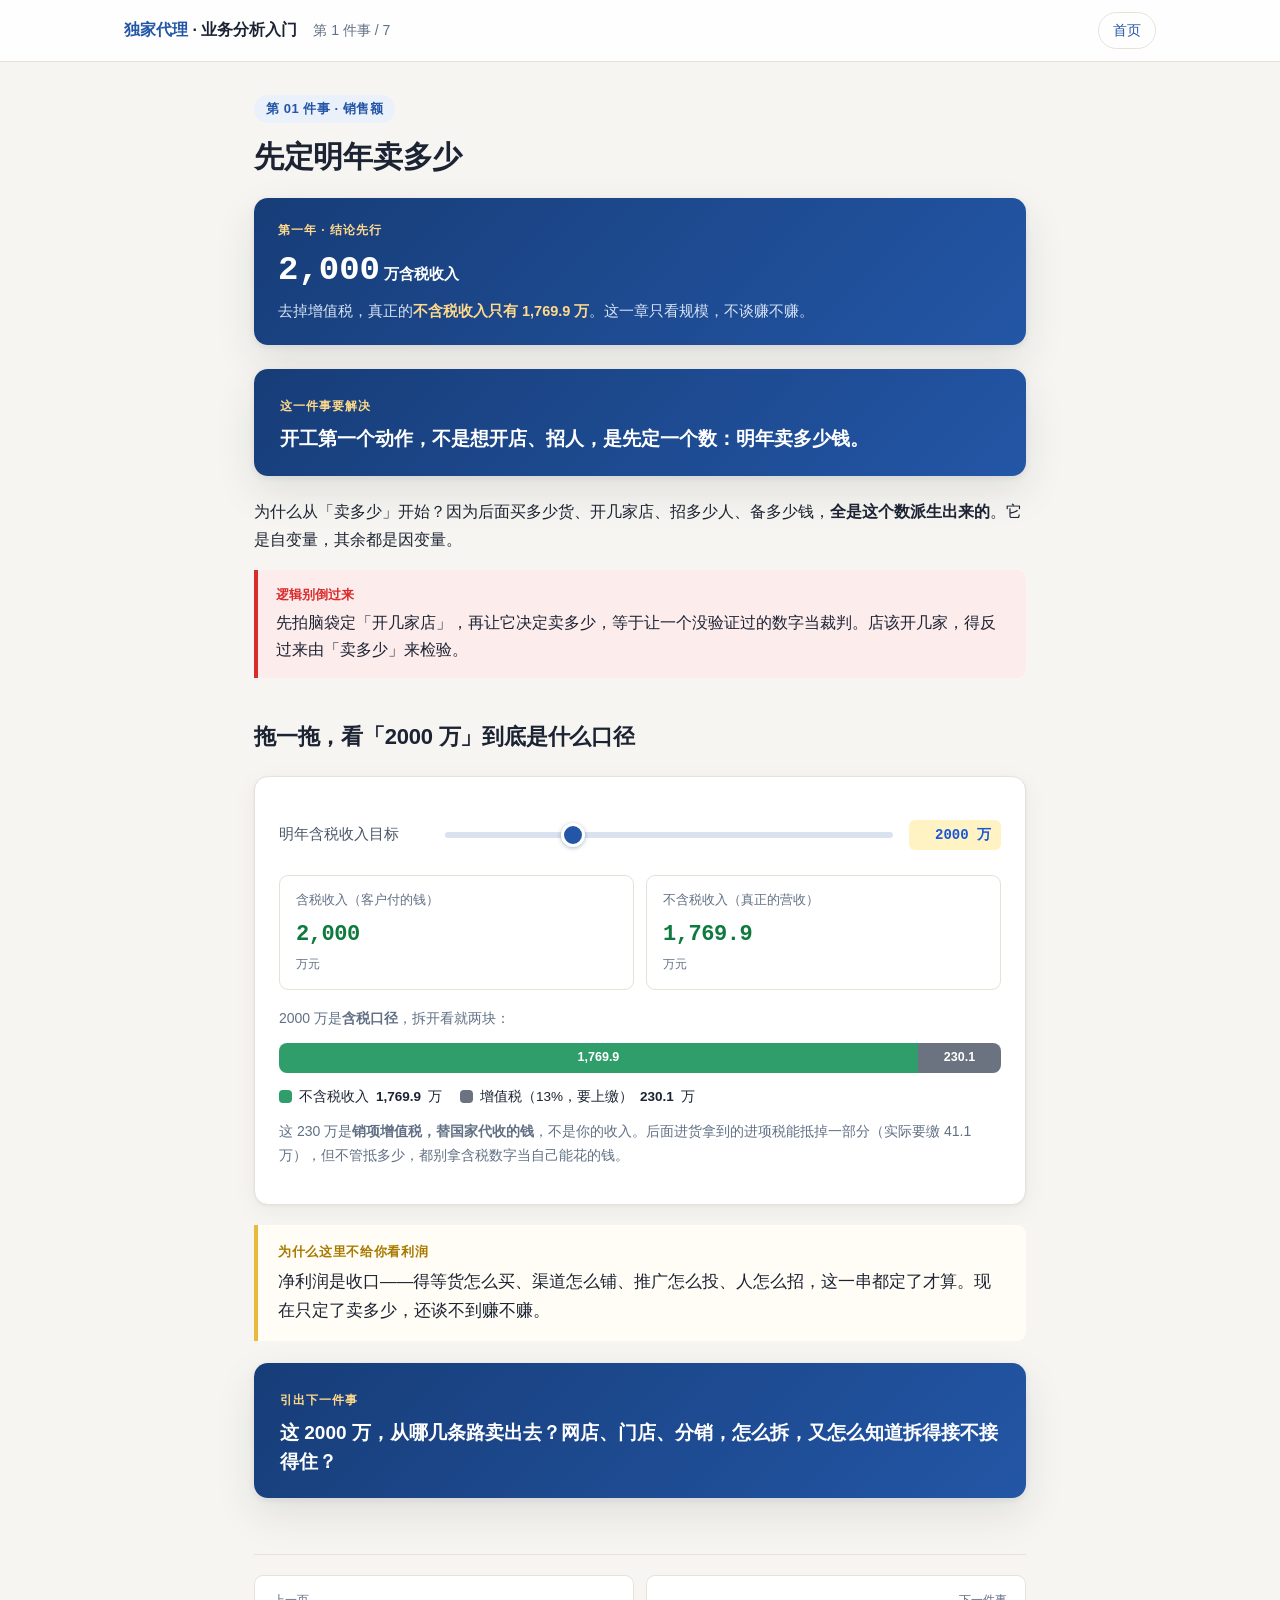
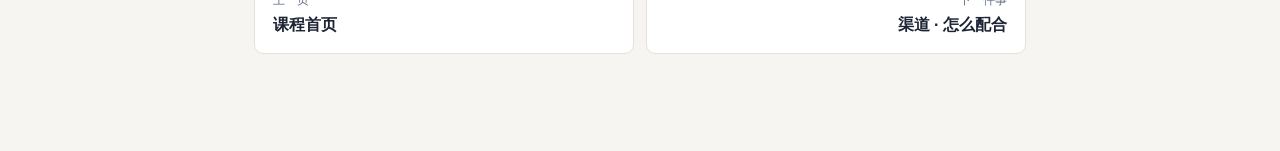
==== commit 52bd9a3e: "切换最理想口径：零关税运费清关、加1%损耗、亏损结转、线上运营拆透明" ====
--- a/chapters/1-goal.html
+++ b/chapters/1-goal.html
@@ -64,7 +64,7 @@
       <span class="i"><span class="sw" style="background:#6b7280;"></span>增值税（13%，要上缴） <b id="lg-vat">—</b> 万</span>
     </div>
 
-    <p class="subtle" style="margin-top:10px;">那 230 万增值税是<strong>替国家代收的钱</strong>，不是你的收入，很快要缴出去。所以别拿含税数字当自己能花的钱。</p>
+    <p class="subtle" style="margin-top:10px;">这 230 万是<strong>销项增值税，替国家代收的钱</strong>，不是你的收入。后面进货拿到的进项税能抵掉一部分（实际要缴 <span id="m-salesvat">—</span> 万），但不管抵多少，都别拿含税数字当自己能花的钱。</p>
   </div>
 
   <div class="insight">
@@ -117,6 +117,7 @@
     document.getElementById('seg-vat').textContent = CalcModel.fmtWan(vat);
     document.getElementById('lg-rev').textContent = CalcModel.fmtWan(r.revExcl);
     document.getElementById('lg-vat').textContent = CalcModel.fmtWan(vat);
+    document.getElementById('m-salesvat').textContent = CalcModel.fmtWan(r.salesVat);
   }
 
   slider.addEventListener('input', render);
--- a/css/style.css
+++ b/css/style.css
@@ -127,6 +127,21 @@
 .warn .lbl { font-weight: 800; color: var(--warn); font-size: 13px; display: block; margin-bottom: 3px; }
 .warn p { margin: 0; font-size: 15.5px; }
 
+/* ---------- 极端假设声明（最理想口径，显著可见） ---------- */
+.assume {
+  background: #f4f1fc; border: 1px solid #d8cdf5; border-left: 5px solid #7a3fa0;
+  padding: 16px 18px; border-radius: var(--radius-sm); margin: 20px 0;
+}
+.assume-head { font-weight: 800; color: #5b2d86; font-size: 16px; margin-bottom: 8px; }
+.assume-list { list-style: none; margin: 0; padding: 0; }
+.assume-list li { position: relative; padding: 7px 0 7px 30px; font-size: 15px; border-bottom: 1px dashed #e0d6f5; }
+.assume-list li:last-child { border-bottom: none; }
+.assume-list li::before {
+  content: '假设'; position: absolute; left: 0; top: 8px; font-size: 11px; font-weight: 800;
+  color: #fff; background: #7a3fa0; padding: 2px 6px; border-radius: 5px;
+}
+.assume-note { margin: 10px 0 0; font-size: 13.5px; color: #6b5b85; line-height: 1.55; }
+
 /* ---------- 实时风险提醒 ---------- */
 .risks { margin: 18px 0; }
 .risks .risks-title { font-weight: 700; font-size: 15px; margin-bottom: 8px; color: var(--warn); }
@@ -151,7 +166,16 @@
 tr:last-child td { border-bottom: none; }
 
 /* 5 年大表 */
-.big-table { font-size: 13.5px; border-radius: var(--radius); overflow: hidden; box-shadow: var(--shadow); }
+.table-scroll { position: relative; overflow-x: auto; -webkit-overflow-scrolling: touch; border-radius: var(--radius); }
+.big-table { min-width: 560px; font-size: 13.5px; border-radius: var(--radius); overflow: hidden; box-shadow: var(--shadow); }
+/* 右侧横滑提示：渐变遮罩 + 小字，滚到底自动淡出 */
+.scroll-hint {
+  position: absolute; top: 0; right: 0; bottom: 0; display: flex; align-items: center;
+  padding: 0 12px; font-size: 12px; font-weight: 700; color: #fff; pointer-events: none;
+  background: linear-gradient(90deg, rgba(23,61,120,0), rgba(23,61,120,.92) 45%);
+  border-top-right-radius: var(--radius); border-bottom-right-radius: var(--radius);
+}
+.table-scroll.is-end .scroll-hint { display: none; }
 .big-table th, .big-table td { text-align: right; font-family: var(--mono); white-space: nowrap; }
 .big-table th:first-child, .big-table td:first-child { text-align: left; font-family: var(--body); }
 .big-table thead th { background: #173d78; color: #fff; font-weight: 700; border-bottom: none; }
@@ -290,6 +314,25 @@
 .wf-result .wf-num { color: var(--warn); }
 .wf-result .wf-label { font-weight: 800; color: var(--ink); }
 
+/* 明细行列表（费用拆分） */
+.line-list { margin: 4px 0; }
+.ll-row { display: flex; align-items: center; gap: 10px; padding: 9px 0; border-bottom: 1px solid #eef0f4; }
+.ll-row:last-child { border-bottom: none; }
+.ll-name { flex: 1; font-size: 14.5px; color: var(--ink-2); }
+.ll-val { flex: 0 0 60px; text-align: right; font-family: var(--mono); font-size: 14px; font-weight: 700; }
+.ll-u { flex: 0 0 18px; font-size: 12px; color: var(--ink-3); }
+.ll-total { border-top: 2px solid #d8dde6; margin-top: 2px; }
+.ll-total .ll-name { font-weight: 800; color: var(--ink); }
+.ll-total .ll-val { font-size: 15px; }
+
+/* 人力占比对照表 */
+.ratio-table { width: 100%; min-width: 520px; font-size: 13px; border-collapse: collapse; }
+.ratio-table th, .ratio-table td { text-align: center; padding: 8px 4px; font-family: var(--mono); white-space: nowrap; }
+.ratio-table th:first-child, .ratio-table td:first-child { text-align: left; font-family: var(--body); }
+.ratio-table thead th { background: #173d78; color: #fff; font-weight: 700; }
+.ratio-table tbody tr { border-bottom: 1px solid #eef0f4; }
+.ratio-table td.c-red { color: var(--c-red); font-weight: 700; }
+
 /* ---------- 到岸累加瀑布（逐段累计百分比） ---------- */
 .landing-wf { margin: 14px 0 8px; }
 .lw-row { display: flex; align-items: center; gap: 10px; margin-bottom: 9px; }
@@ -456,7 +499,7 @@
   .slider-row label { flex: 0 0 100%; font-size: 14px; }
   .slider-row .val { flex: 0 0 auto; }
 
-  table { display: block; overflow-x: auto; -webkit-overflow-scrolling: touch; }
+  table:not(.big-table) { display: block; overflow-x: auto; -webkit-overflow-scrolling: touch; }
   th, td { padding: 8px 10px; font-size: 13.5px; }
 
   .metric-grid { grid-template-columns: repeat(2, 1fr); gap: 10px; }
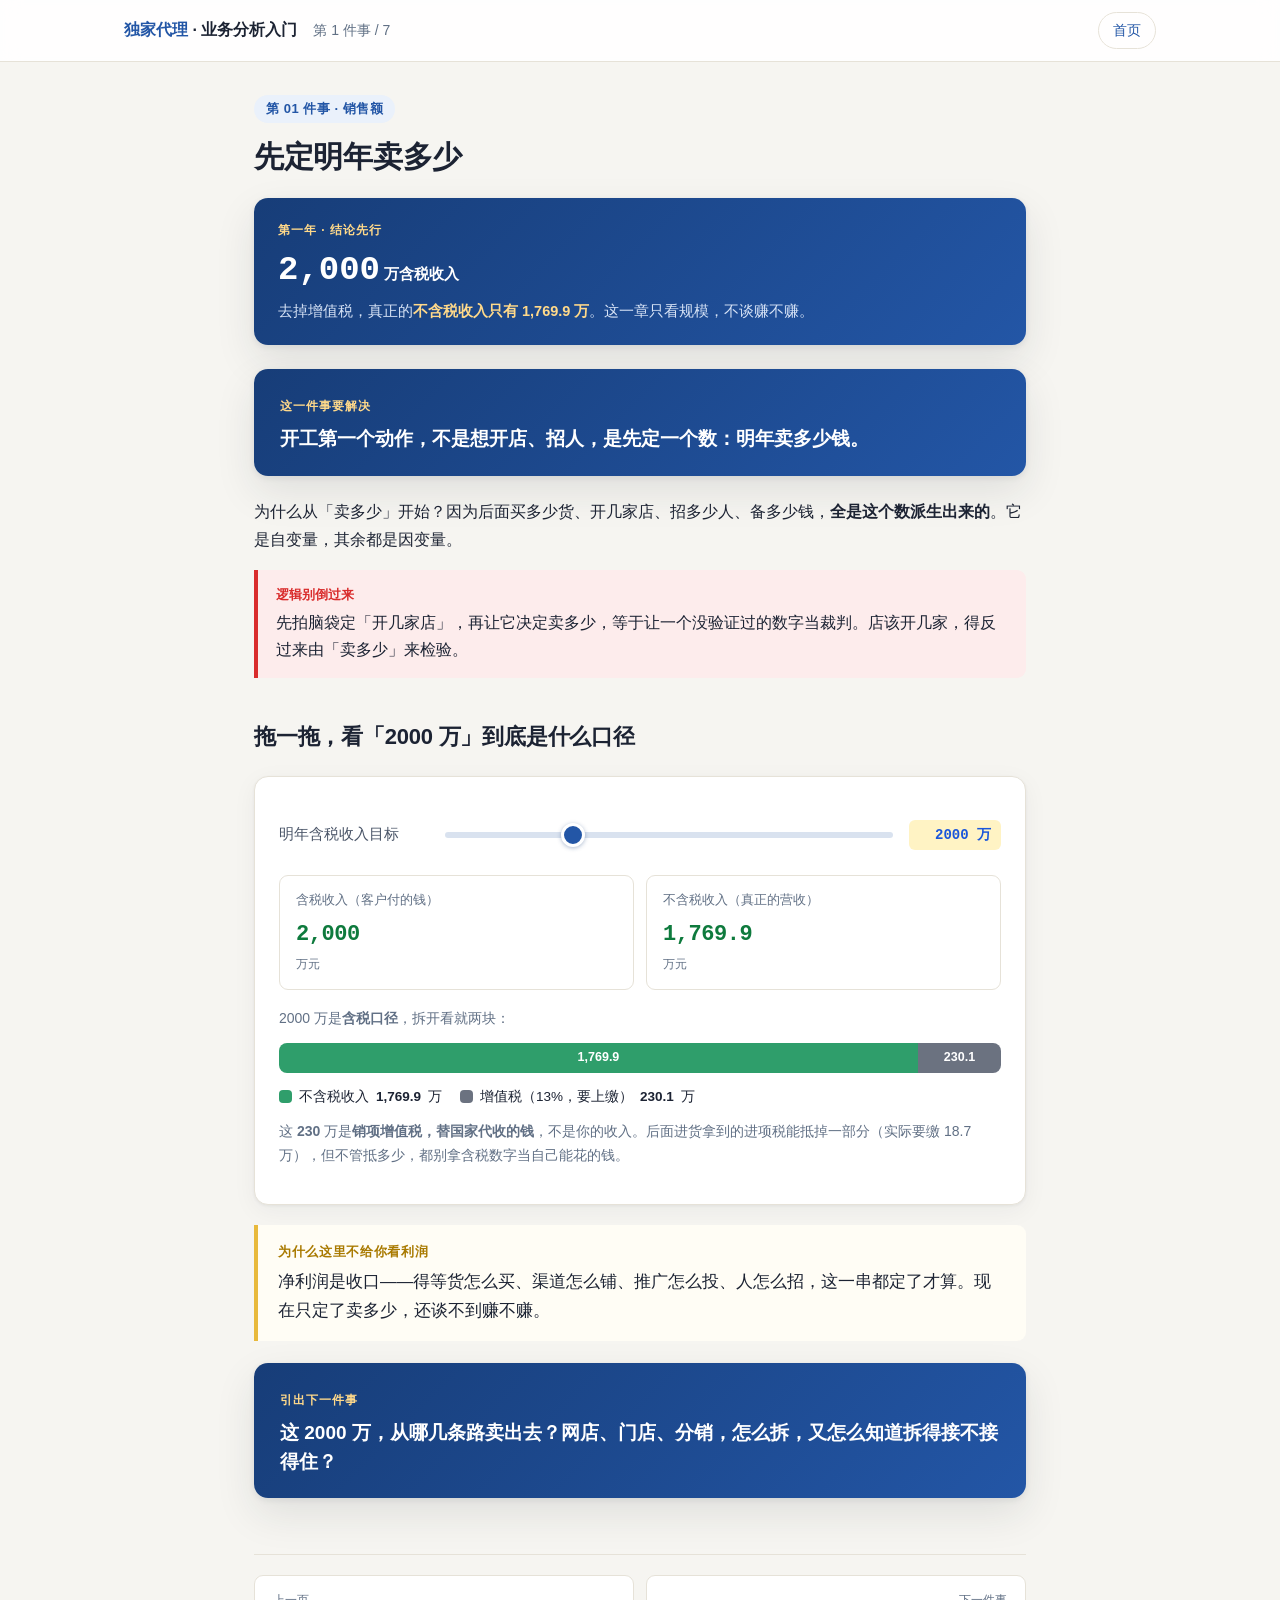
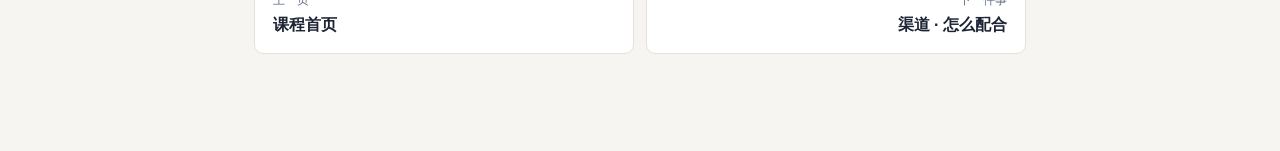
==== commit a25acb3d: "大修收口：修假锁定/病句/时段模型/写死数字，接风险卡，加回汇率与平行进口，补favicon与工程兜底" ====
--- a/chapters/1-goal.html
+++ b/chapters/1-goal.html
@@ -5,8 +5,10 @@
 <meta name="viewport" content="width=device-width, initial-scale=1.0">
 <title>第1件事 · 先定明年卖多少</title>
 <link rel="stylesheet" href="../css/style.css">
+<link rel="icon" type="image/svg+xml" href="../favicon.svg">
 </head>
 <body>
+<noscript><div style="padding:20px;margin:16px;border:1px solid #d92c2c;border-radius:10px;background:#fff5f5;color:#d92c2c;font-weight:700;">本网站的交互和数字要靠 JavaScript 才能显示，请在浏览器设置里打开 JavaScript 后再看。</div></noscript>
 
 <div class="topbar">
   <div class="topbar-inner">
@@ -44,7 +46,7 @@
 
   <div class="card widget">
     <div class="slider-row">
-      <label>明年含税收入目标</label>
+      <label for="rev">明年含税收入目标</label>
       <input type="range" id="rev" min="500" max="6000" step="100" value="2000">
       <span class="val" id="rev-val">2000 万</span>
     </div>
@@ -64,7 +66,7 @@
       <span class="i"><span class="sw" style="background:#6b7280;"></span>增值税（13%，要上缴） <b id="lg-vat">—</b> 万</span>
     </div>
 
-    <p class="subtle" style="margin-top:10px;">这 230 万是<strong>销项增值税，替国家代收的钱</strong>，不是你的收入。后面进货拿到的进项税能抵掉一部分（实际要缴 <span id="m-salesvat">—</span> 万），但不管抵多少，都别拿含税数字当自己能花的钱。</p>
+    <p class="subtle" style="margin-top:10px;">这 <strong id="m-outputvat">—</strong> 万是<strong>销项增值税，替国家代收的钱</strong>，不是你的收入。后面进货拿到的进项税能抵掉一部分（实际要缴 <span id="m-salesvat">—</span> 万），但不管抵多少，都别拿含税数字当自己能花的钱。</p>
   </div>
 
   <div class="insight">
@@ -99,6 +101,7 @@
     document.getElementById('rev-val').textContent = rev + ' 万';
 
     var r = CalcModel.compute({ revenue: rev });
+    CalcModel.SharedState.setRevenue(rev);
     var vat = r.revTaxIncl - r.revExcl;
 
     // 结论卡
@@ -118,6 +121,7 @@
     document.getElementById('lg-rev').textContent = CalcModel.fmtWan(r.revExcl);
     document.getElementById('lg-vat').textContent = CalcModel.fmtWan(vat);
     document.getElementById('m-salesvat').textContent = CalcModel.fmtWan(r.salesVat);
+    document.getElementById('m-outputvat').textContent = CalcModel.fmtWan(r.outputVat, 0);
   }
 
   slider.addEventListener('input', render);
--- a/css/style.css
+++ b/css/style.css
@@ -35,6 +35,14 @@
 
 * { box-sizing: border-box; }
 html { scroll-behavior: smooth; }
+
+/* 键盘导航：清晰可见的焦点环（鼠标点击不显示） */
+a:focus-visible, button:focus-visible, input:focus-visible, select:focus-visible,
+[tabindex]:focus-visible {
+  outline: 3px solid #1a56db;
+  outline-offset: 2px;
+  border-radius: 6px;
+}
 body {
   margin: 0;
   font-family: var(--font);
@@ -134,7 +142,7 @@
 }
 .assume-head { font-weight: 800; color: #5b2d86; font-size: 16px; margin-bottom: 8px; }
 .assume-list { list-style: none; margin: 0; padding: 0; }
-.assume-list li { position: relative; padding: 7px 0 7px 30px; font-size: 15px; border-bottom: 1px dashed #e0d6f5; }
+.assume-list li { position: relative; padding: 7px 0 7px 42px; font-size: 15px; border-bottom: 1px dashed #e0d6f5; }
 .assume-list li:last-child { border-bottom: none; }
 .assume-list li::before {
   content: '假设'; position: absolute; left: 0; top: 8px; font-size: 11px; font-weight: 800;
@@ -200,6 +208,15 @@
   font-weight: 700; color: var(--input-ink); background: var(--input-bg);
   padding: 3px 10px; border-radius: 6px; font-size: 14px;
 }
+/* 锁定滑块（第一年不开线下店）：整行变灰、不可点 */
+.slider-row.is-locked label { color: #9aa3b2; }
+.slider-row.is-locked .lock-note { display: block; font-size: 12px; font-weight: 700; color: #9aa3b2; margin-top: 2px; }
+.slider-row.is-locked input[type=range] { cursor: not-allowed; opacity: .55; }
+.slider-row.is-locked input[type=range]::-webkit-slider-runnable-track { background: #e4e8ef; }
+.slider-row.is-locked input[type=range]::-webkit-slider-thumb { background: #aab2c0; }
+.slider-row.is-locked input[type=range]::-moz-range-track { background: #e4e8ef; }
+.slider-row.is-locked input[type=range]::-moz-range-thumb { background: #aab2c0; }
+.slider-row.is-locked .val { color: #9aa3b2; background: #eef0f4; }
 
 .ctrl-group { margin: 16px 0; }
 .ctrl-group .ctrl-title { font-weight: 700; font-size: 15px; margin-bottom: 6px; }
@@ -313,6 +330,8 @@
 .wf-result .wf-bar { background: var(--warn); }
 .wf-result .wf-num { color: var(--warn); }
 .wf-result .wf-label { font-weight: 800; color: var(--ink); }
+.wf-neg .wf-bar { background: var(--warn); }
+.wf-neg .wf-num { color: var(--warn); font-weight: 700; }
 
 /* 明细行列表（费用拆分） */
 .line-list { margin: 4px 0; }
@@ -342,6 +361,19 @@
 .lw-num { flex: 0 0 70px; text-align: right; font-family: var(--mono); font-size: 13px; font-weight: 800; }
 .lw-add { display: block; font-size: 11px; font-weight: 600; color: var(--ink-3); }
 
+/* ---------- 含税价格推导（成本→零售/分销） ---------- */
+.price-step { padding: 14px 0; border-bottom: 1px solid #eef0f4; }
+.price-step:last-child { border-bottom: none; padding-bottom: 2px; }
+.ps-tag { display: inline-block; font-size: 12.5px; font-weight: 800; color: #fff; background: var(--brand); padding: 3px 11px; border-radius: 20px; margin-bottom: 10px; }
+.price-grid { display: grid; grid-template-columns: repeat(auto-fit, minmax(200px, 1fr)); gap: 12px; margin-top: 6px; }
+.price-card { border: 1px solid #e6e8ef; border-radius: 12px; padding: 13px 14px; background: #fbfcfe; }
+.price-card .pc-name { font-size: 14px; font-weight: 800; color: var(--ink); }
+.price-card .pc-name small { font-weight: 700; color: var(--ink-3); font-size: 12px; margin-left: 4px; }
+.price-card .pc-formula { font-family: var(--mono); font-size: 12.5px; color: var(--ink-3); margin: 7px 0 2px; }
+.price-card .pc-val { font-family: var(--mono); font-size: 27px; font-weight: 800; letter-spacing: -.02em; }
+.price-card .pc-val .pc-u { font-size: 14px; font-weight: 700; color: var(--ink-3); margin-left: 4px; }
+.price-card .pc-note { font-size: 12.5px; color: var(--ink-2); line-height: 1.6; margin-top: 7px; }
+
 /* ---------- 开关（稳态开关等） ---------- */
 .toggle-row { display: flex; align-items: center; gap: 12px; margin: 14px 0; }
 .switch { position: relative; display: inline-block; width: 52px; height: 30px; flex: none; }
@@ -525,6 +557,8 @@
 
   /* 新增交互组件的手机布局 */
   .tl-cards { flex-direction: column; gap: 8px; }
+  .timeline { flex-direction: column; gap: 6px; }
+  .tl-seg { min-height: 0; }
   .tl-card { flex-direction: row; align-items: center; justify-content: space-between; }
   .tl-card .tl-brief { text-align: right; max-width: 58%; }
   .wf-row { gap: 8px; }
@@ -537,6 +571,55 @@
 }
 
 @media print {
-  .topbar, .pager { display: none; }
-  body { background: #fff; }
-}
+  .topbar, .pager, noscript, .btn, .switch, .slider-row input, .toggle-row { display: none; }
+  body { background: #fff; color: #000; font-size: 12px; }
+  .wrap { max-width: 100%; padding: 0; }
+  .card, .widget, .ratio-table, .big-table, .price-card, .risk-item, .warn, .note, .insight {
+    box-shadow: none; break-inside: avoid; page-break-inside: avoid;
+  }
+  .table-scroll { overflow: visible; }
+  a { color: #000; text-decoration: none; }
+  h1, h2, h3 { break-after: avoid; page-break-after: avoid; }
+}
+
+/* ---------- 风险预警（assessRisk 实时渲染） ---------- */
+.risk-box { margin-top: 22px; }
+.risk-list { display: flex; flex-direction: column; gap: 10px; }
+.risk-item {
+  border: 1px solid var(--line);
+  border-left: 4px solid var(--ink-3);
+  background: var(--card);
+  border-radius: var(--radius-sm);
+  padding: 10px 14px;
+}
+.risk-item .ri-title { font-weight: 700; display: block; margin-bottom: 2px; }
+.risk-item .ri-text { color: var(--ink-2); font-size: 15px; margin: 0; }
+.risk-item.is-warn { border-left-color: var(--warn); background: var(--warn-bg); }
+.risk-item.is-warn .ri-title { color: var(--warn); }
+.risk-item.is-note { border-left-color: var(--brand); background: var(--brand-soft); }
+.risk-item.is-note .ri-title { color: var(--brand-deep); }
+
+/* 细分岗位表的分组行 */
+.ratio-table tr.grp td { background: var(--brand-soft); font-weight: 700; color: var(--brand-deep); }
+
+/* 签约前清单 */
+.check-list { list-style: none; padding: 0; margin: 6px 0 10px; }
+.check-list li {
+  position: relative; padding: 9px 10px 9px 38px; margin-bottom: 8px;
+  background: #fff; border: 1px solid var(--line); border-radius: var(--radius-sm);
+  line-height: 1.5;
+}
+.check-list li::before {
+  content: "?"; position: absolute; left: 10px; top: 9px;
+  width: 20px; height: 20px; border: 2px solid var(--brand); border-radius: 50%;
+  color: var(--brand); font-weight: 800; font-size: 13px; text-align: center; line-height: 18px;
+}
+
+/* 全年资金时间轴 */
+.timeline { display: flex; gap: 6px; }
+.tl-seg { border-radius: var(--radius-sm); padding: 10px 12px; color: #fff; min-height: 64px; }
+.tl-seg .ts-range { font-weight: 800; font-size: 15px; }
+.tl-seg .ts-event { font-size: 13px; margin-top: 4px; opacity: .95; line-height: 1.4; }
+.tl-seg.is-tight { background: #d92c2c; }
+.tl-seg.is-mid { background: #e0763a; }
+.tl-seg.is-loose { background: #2f9e6b; }
